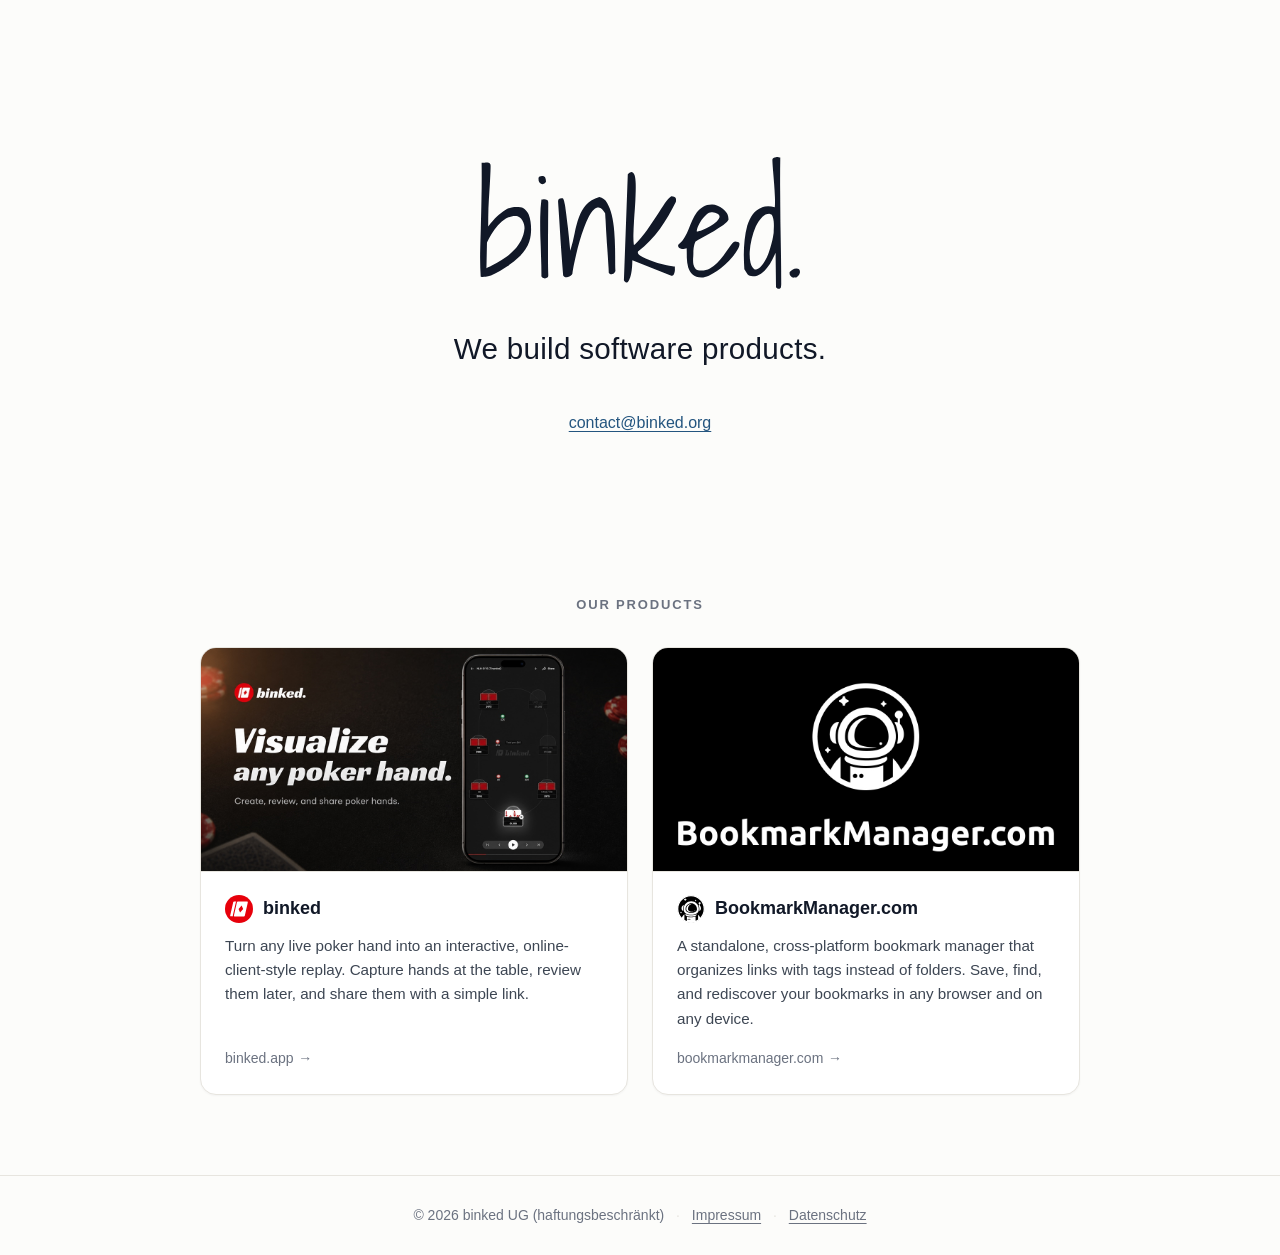
==== index.html @ 410389c1 "Update stylesheet links to include versioning for cache management" ====
<!doctype html>
<html lang="en">
<head>
  <meta charset="utf-8">
  <meta name="viewport" content="width=device-width, initial-scale=1">
  <title>binked — We build software products.</title>
  <meta name="description" content="binked UG (haftungsbeschränkt) is a software company based in Idstein, Germany. We build software products.">
  <link rel="canonical" href="https://binked.org/">
  <link rel="icon" type="image/png" href="favicon.png" sizes="32x32">
  <link rel="icon" type="image/svg+xml" href="favicon.svg">
  <link rel="stylesheet" href="styles.css?v=2">
  <meta name="theme-color" content="#fcfcfa">
  <meta property="og:title" content="binked">
  <meta property="og:description" content="We build software products.">
  <meta property="og:url" content="https://binked.org/">
  <meta property="og:type" content="website">
</head>
<body>
  <main class="hero">
    <img class="logo" src="logo.svg" alt="binked" width="1193" height="492">
    <h1>We build software products.</h1>
    <p class="contact"><a href="mailto:contact@binked.org">contact@binked.org</a></p>
  </main>
  <section class="products" aria-labelledby="products-title">
    <h2 class="products-title" id="products-title">Our products</h2>
    <div class="product-grid">
      <a class="product-card" href="https://binked.app" target="_blank" rel="noopener">
        <img class="product-cover" src="media/binked-app.jpg" alt="binked app showing a poker hand replay on a phone" width="1200" height="630" loading="lazy">
        <div class="product-body">
          <div class="product-head">
            <img class="product-icon" src="media/binked-app-icon.svg" alt="" width="28" height="28">
            <span class="product-name">binked</span>
          </div>
          <p class="product-desc">Turn any live poker hand into an interactive, online-client-style replay. Capture hands at the table, review them later, and share them with a simple link.</p>
          <span class="product-domain">binked.app<span class="arrow" aria-hidden="true">&rarr;</span></span>
        </div>
      </a>
      <a class="product-card" href="https://bookmarkmanager.com" target="_blank" rel="noopener">
        <img class="product-cover" src="media/bookmarkmanager.jpg" alt="BookmarkManager.com logo with astronaut mascot" width="1200" height="630" loading="lazy">
        <div class="product-body">
          <div class="product-head">
            <img class="product-icon" src="media/bookmarkmanager-logo.svg" alt="" width="28" height="28">
            <span class="product-name">BookmarkManager.com</span>
          </div>
          <p class="product-desc">A standalone, cross-platform bookmark manager that organizes links with tags instead of folders. Save, find, and rediscover your bookmarks in any browser and on any device.</p>
          <span class="product-domain">bookmarkmanager.com<span class="arrow" aria-hidden="true">&rarr;</span></span>
        </div>
      </a>
    </div>
  </section>
  <footer>
    © 2026 binked UG (haftungsbeschränkt)
    <span class="sep">·</span>
    <a href="impressum.html">Impressum</a>
    <span class="sep">·</span>
    <a href="datenschutz.html">Datenschutz</a>
  </footer>
</body>
</html>
---- styles.css ----
:root {
  --bg: #fcfcfa;
  --ink: #111827;
  --body: #3d4653;
  --muted: #6b7280;
  --rule: #e7e5df;
  --link: #24557f;
  color-scheme: light;
}

* {
  margin: 0;
  padding: 0;
  box-sizing: border-box;
}

html {
  -webkit-text-size-adjust: 100%;
}

body {
  min-height: 100svh;
  display: flex;
  flex-direction: column;
  background: var(--bg);
  color: var(--body);
  font-family: ui-sans-serif, -apple-system, "Segoe UI", Roboto, "Helvetica Neue", Arial, sans-serif;
  font-size: 1.0625rem;
  line-height: 1.65;
}

a {
  color: var(--link);
  text-decoration: underline;
  text-decoration-thickness: 1px;
  text-underline-offset: 3px;
}

a:hover {
  color: var(--ink);
}

/* ---- Home ---- */

.hero {
  flex: 1;
  min-height: min(66svh, 38rem);
  display: flex;
  flex-direction: column;
  align-items: center;
  justify-content: center;
  gap: 2.25rem;
  padding: 3rem 1.5rem;
  text-align: center;
}

.hero .logo {
  width: min(320px, 72vw);
  height: auto;
}

.hero h1 {
  font-size: clamp(1.35rem, 1rem + 2vw, 1.85rem);
  font-weight: 400;
  color: var(--ink);
  letter-spacing: 0.01em;
}

.hero .contact {
  font-size: 1rem;
  color: var(--muted);
}

/* ---- Products ---- */

.products {
  width: 100%;
  max-width: 58rem;
  margin: 0 auto;
  padding: 0 1.5rem 5rem;
}

.products-title {
  font-size: 0.8125rem;
  font-weight: 600;
  letter-spacing: 0.14em;
  text-transform: uppercase;
  color: var(--muted);
  text-align: center;
  margin-bottom: 2rem;
}

.product-grid {
  display: grid;
  grid-template-columns: repeat(auto-fit, minmax(19rem, 1fr));
  gap: 1.5rem;
}

.product-card {
  display: flex;
  flex-direction: column;
  background: #fff;
  border: 1px solid var(--rule);
  border-radius: 16px;
  overflow: hidden;
  text-decoration: none;
  color: inherit;
  box-shadow: 0 1px 2px rgb(17 24 39 / 0.04);
  transition: box-shadow 0.2s ease, transform 0.2s ease, border-color 0.2s ease;
}

.product-card:hover {
  transform: translateY(-3px);
  border-color: #d6d3cb;
  box-shadow: 0 12px 28px rgb(17 24 39 / 0.09);
  color: inherit;
}

.product-card:focus-visible {
  outline: 2px solid var(--link);
  outline-offset: 3px;
}

.product-cover {
  display: block;
  width: 100%;
  height: auto;
  aspect-ratio: 1200 / 630;
  object-fit: cover;
  border-bottom: 1px solid var(--rule);
}

.product-body {
  display: flex;
  flex-direction: column;
  gap: 0.625rem;
  flex: 1;
  padding: 1.375rem 1.5rem 1.5rem;
}

.product-head {
  display: flex;
  align-items: center;
  gap: 0.625rem;
}

.product-icon {
  width: 28px;
  height: 28px;
  flex: none;
}

.product-name {
  font-size: 1.125rem;
  font-weight: 600;
  color: var(--ink);
}

.product-desc {
  font-size: 0.95rem;
  line-height: 1.6;
}

.product-domain {
  margin-top: auto;
  padding-top: 0.375rem;
  font-size: 0.875rem;
  color: var(--muted);
}

.product-domain .arrow {
  display: inline-block;
  margin-left: 0.3rem;
  transition: transform 0.2s ease;
}

.product-card:hover .product-domain {
  color: var(--link);
}

.product-card:hover .product-domain .arrow {
  transform: translateX(3px);
}

/* ---- Legal pages ---- */

.page {
  flex: 1;
  width: 100%;
  max-width: 42rem;
  margin: 0 auto;
  padding: 2.5rem 1.5rem 4rem;
}

.page header {
  margin-bottom: 3rem;
}

.page header img {
  height: 30px;
  width: auto;
  display: block;
}

.page h1 {
  font-size: 1.75rem;
  font-weight: 600;
  color: var(--ink);
  margin-bottom: 0.5rem;
}

.page h2 {
  font-size: 1.05rem;
  font-weight: 600;
  color: var(--ink);
  margin: 2rem 0 0.5rem;
}

.page p,
.page address {
  margin-bottom: 0.75rem;
  font-style: normal;
}

.page .lead {
  color: var(--muted);
  margin-bottom: 1rem;
}

.page .updated {
  margin-top: 3rem;
  font-size: 0.9rem;
  color: var(--muted);
}

/* ---- Footer ---- */

footer {
  padding: 1.75rem 1.5rem;
  border-top: 1px solid var(--rule);
  text-align: center;
  font-size: 0.875rem;
  color: var(--muted);
}

footer a {
  color: var(--muted);
}

footer a:hover {
  color: var(--ink);
}

footer .sep {
  margin: 0 0.5rem;
  color: var(--rule);
}
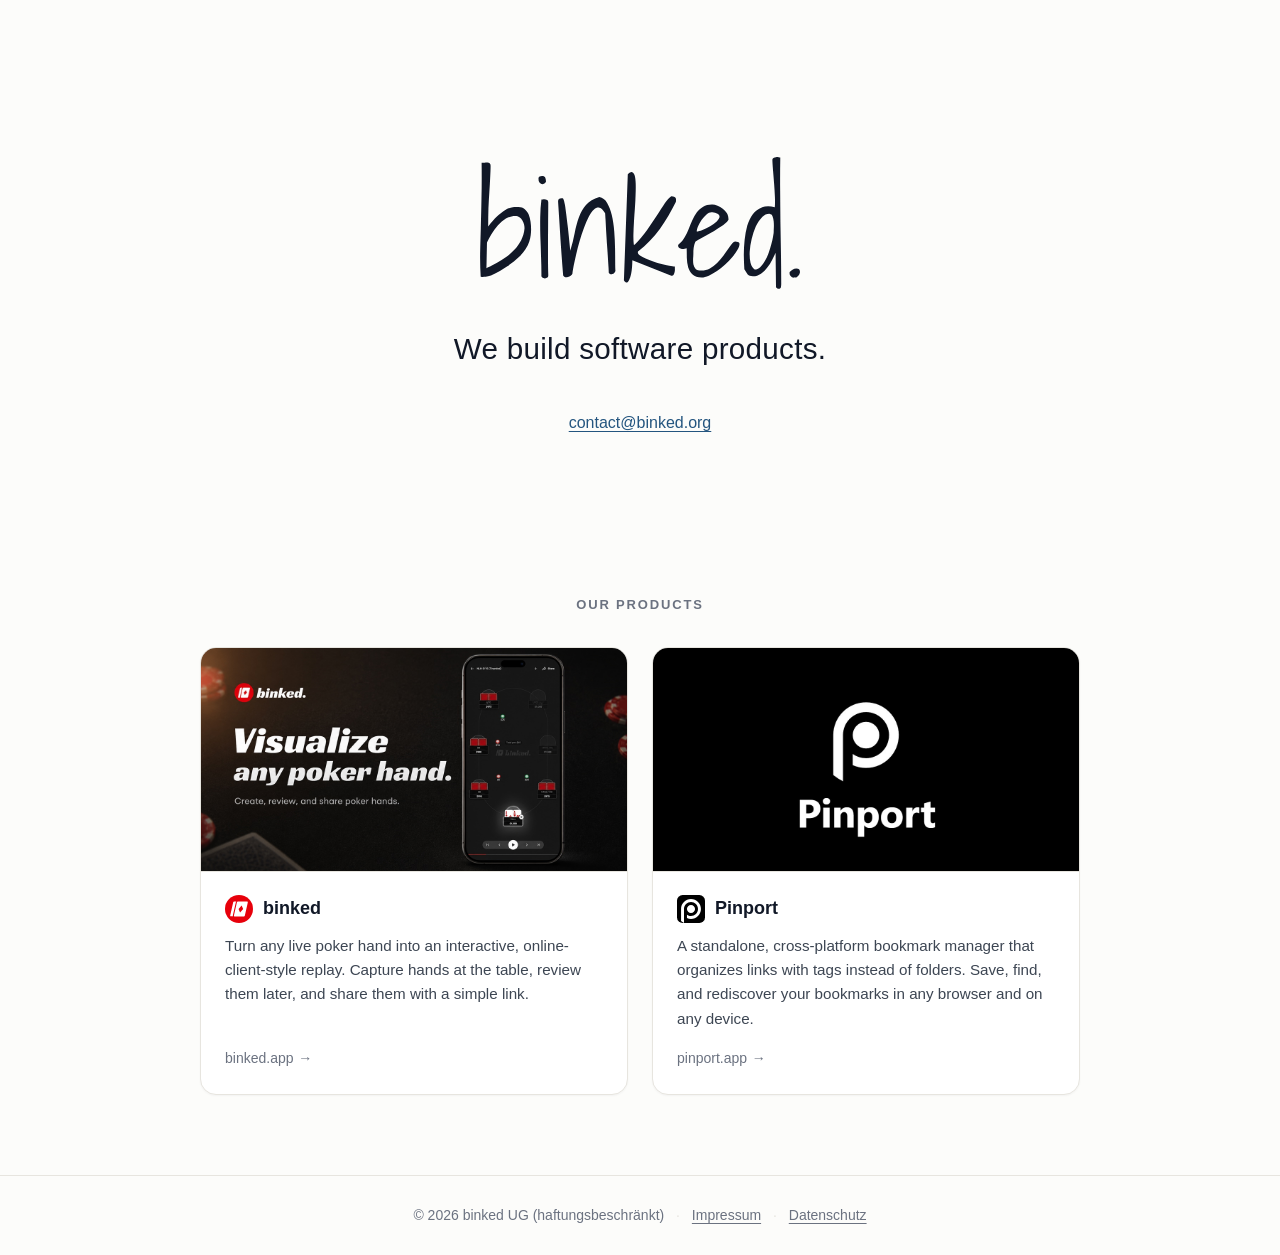
==== commit 3fb26ab9: "Replace BookmarkManager with Pinport, update associated images and icons" ====
--- a/index.html
+++ b/index.html
@@ -35,15 +35,15 @@
           <span class="product-domain">binked.app<span class="arrow" aria-hidden="true">&rarr;</span></span>
         </div>
       </a>
-      <a class="product-card" href="https://bookmarkmanager.com" target="_blank" rel="noopener">
-        <img class="product-cover" src="media/bookmarkmanager.jpg" alt="BookmarkManager.com logo with astronaut mascot" width="1200" height="630" loading="lazy">
+      <a class="product-card" href="https://pinport.app" target="_blank" rel="noopener">
+        <img class="product-cover" src="media/pinport.jpg" alt="Pinport logo on a black background" width="1200" height="630" loading="lazy">
         <div class="product-body">
           <div class="product-head">
-            <img class="product-icon" src="media/bookmarkmanager-logo.svg" alt="" width="28" height="28">
-            <span class="product-name">BookmarkManager.com</span>
+            <img class="product-icon" src="media/pinport-icon.svg" alt="" width="28" height="28">
+            <span class="product-name">Pinport</span>
           </div>
           <p class="product-desc">A standalone, cross-platform bookmark manager that organizes links with tags instead of folders. Save, find, and rediscover your bookmarks in any browser and on any device.</p>
-          <span class="product-domain">bookmarkmanager.com<span class="arrow" aria-hidden="true">&rarr;</span></span>
+          <span class="product-domain">pinport.app<span class="arrow" aria-hidden="true">&rarr;</span></span>
         </div>
       </a>
     </div>
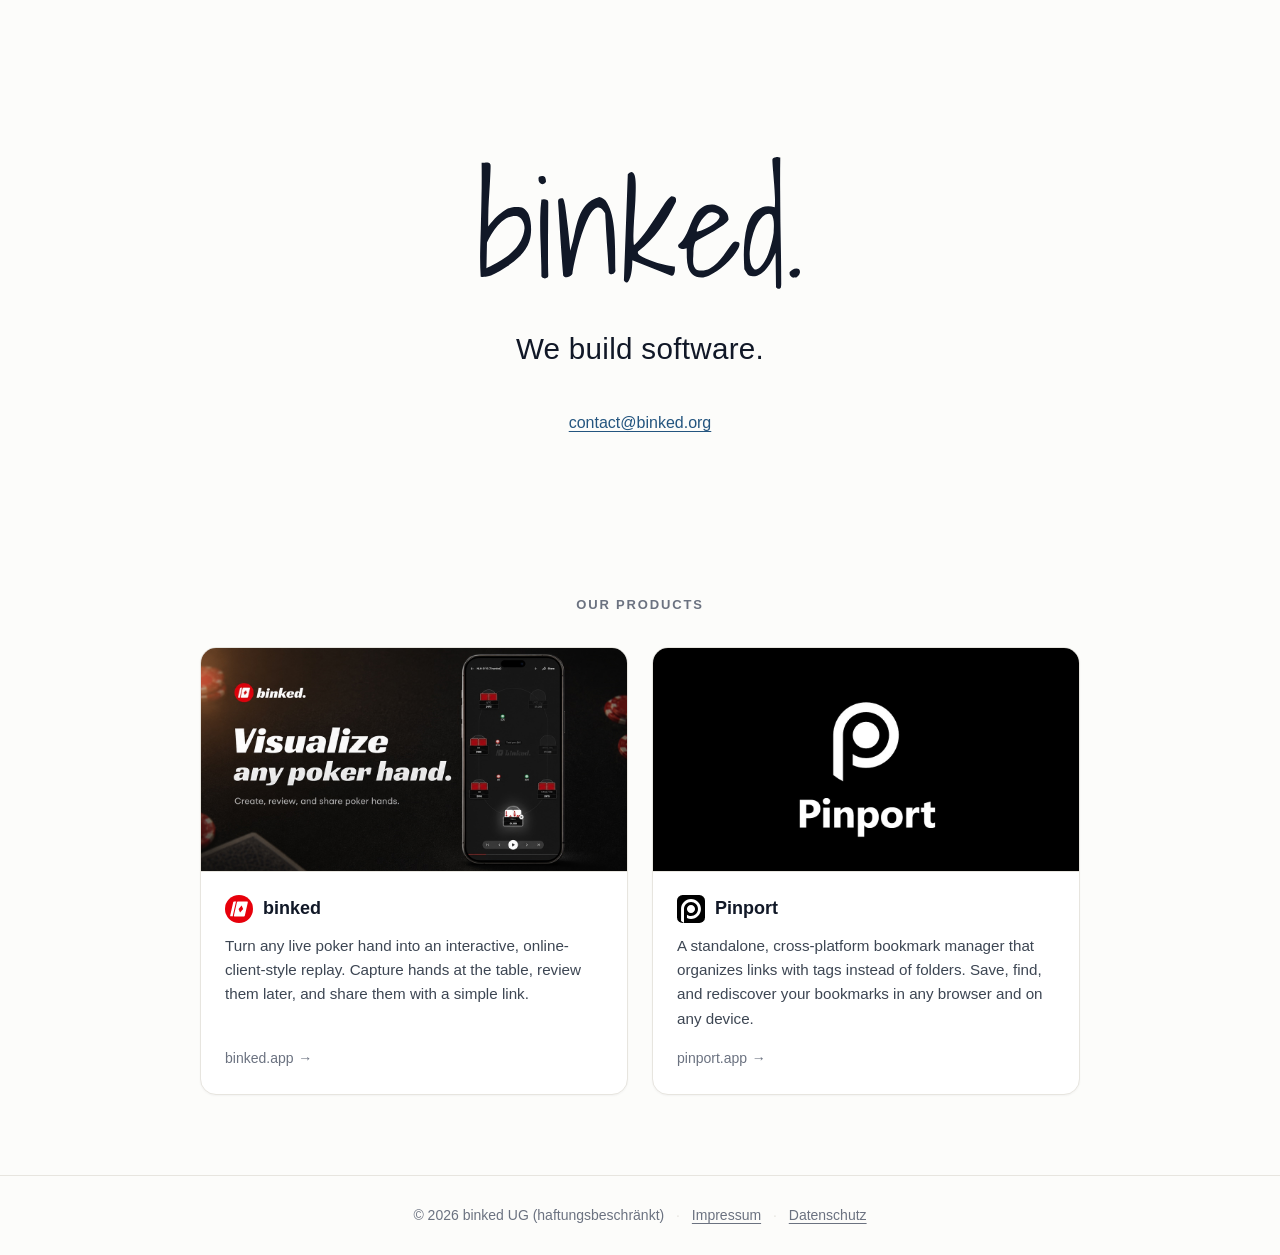
==== commit 81e0db2a: "changed title" ====
--- a/index.html
+++ b/index.html
@@ -3,22 +3,22 @@
 <head>
   <meta charset="utf-8">
   <meta name="viewport" content="width=device-width, initial-scale=1">
-  <title>binked — We build software products.</title>
-  <meta name="description" content="binked UG (haftungsbeschränkt) is a software company based in Idstein, Germany. We build software products.">
+  <title>binked — We build software.</title>
+  <meta name="description" content="binked UG (haftungsbeschränkt) is a software company based in Idstein, Germany. We build software.">
   <link rel="canonical" href="https://binked.org/">
   <link rel="icon" type="image/png" href="favicon.png" sizes="32x32">
   <link rel="icon" type="image/svg+xml" href="favicon.svg">
   <link rel="stylesheet" href="styles.css?v=2">
   <meta name="theme-color" content="#fcfcfa">
   <meta property="og:title" content="binked">
-  <meta property="og:description" content="We build software products.">
+  <meta property="og:description" content="We build software.">
   <meta property="og:url" content="https://binked.org/">
   <meta property="og:type" content="website">
 </head>
 <body>
   <main class="hero">
     <img class="logo" src="logo.svg" alt="binked" width="1193" height="492">
-    <h1>We build software products.</h1>
+    <h1>We build software.</h1>
     <p class="contact"><a href="mailto:contact@binked.org">contact@binked.org</a></p>
   </main>
   <section class="products" aria-labelledby="products-title">
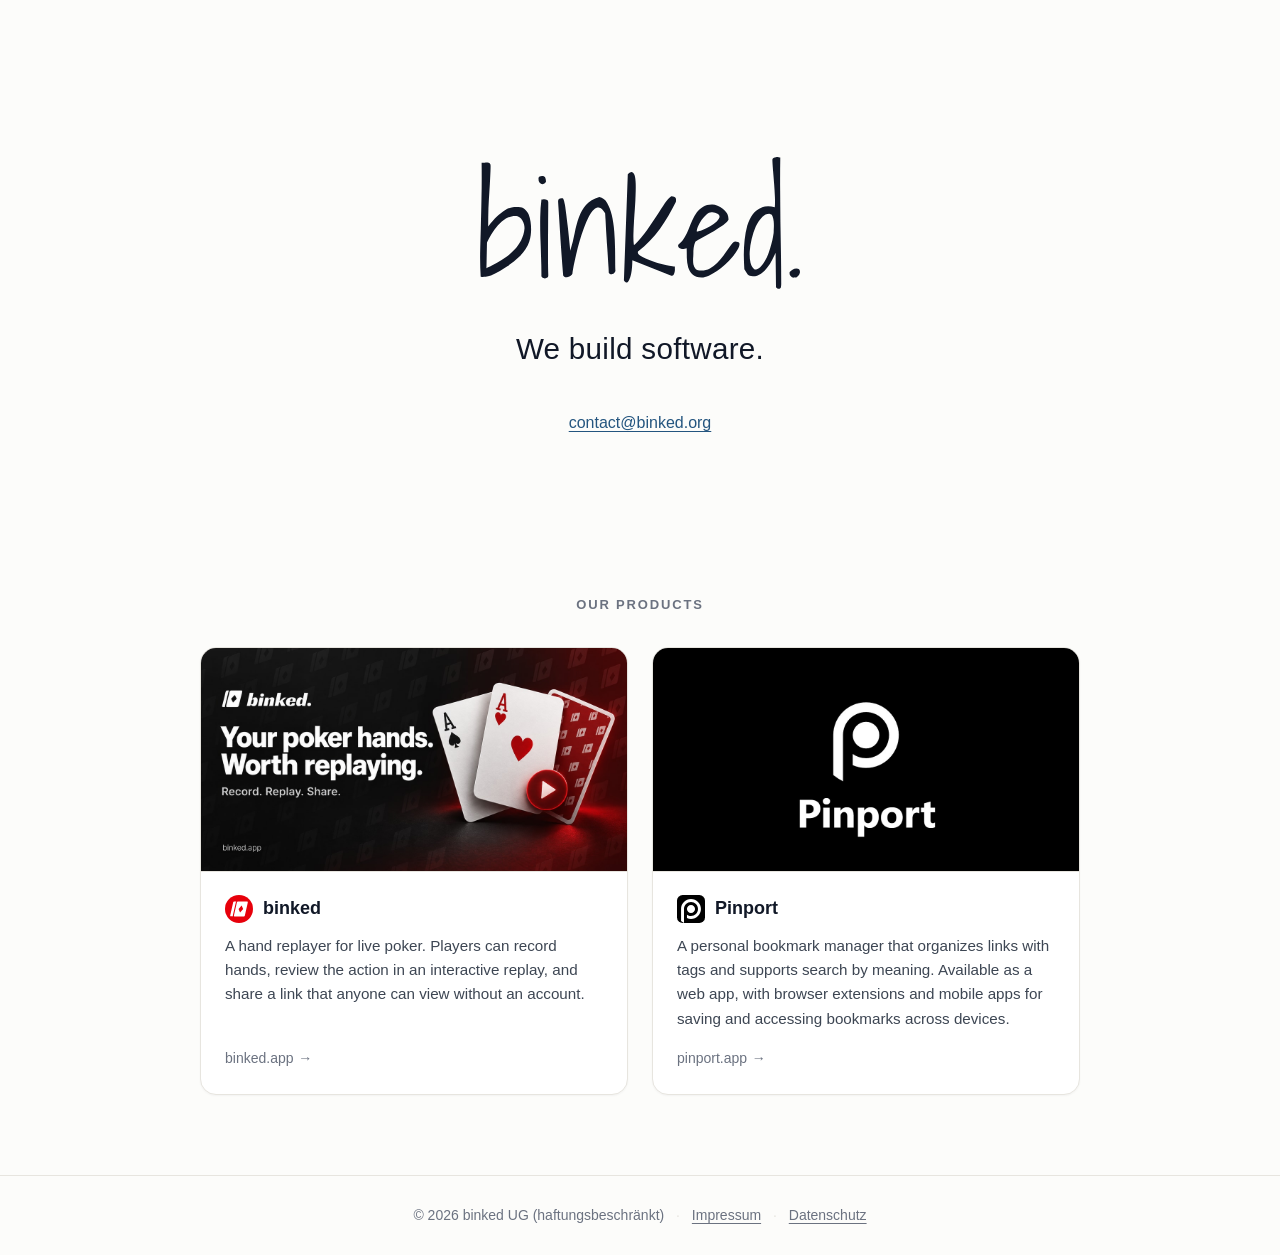
==== commit 65a1fdac: "Update product descriptions for clarity and enhance binked app image" ====
--- a/index.html
+++ b/index.html
@@ -25,13 +25,13 @@
     <h2 class="products-title" id="products-title">Our products</h2>
     <div class="product-grid">
       <a class="product-card" href="https://binked.app" target="_blank" rel="noopener">
-        <img class="product-cover" src="media/binked-app.jpg" alt="binked app showing a poker hand replay on a phone" width="1200" height="630" loading="lazy">
+        <img class="product-cover" src="media/binked-app.jpg" alt="binked: Your poker hands. Worth replaying. Record. Replay. Share." width="1200" height="630" loading="lazy">
         <div class="product-body">
           <div class="product-head">
             <img class="product-icon" src="media/binked-app-icon.svg" alt="" width="28" height="28">
             <span class="product-name">binked</span>
           </div>
-          <p class="product-desc">Turn any live poker hand into an interactive, online-client-style replay. Capture hands at the table, review them later, and share them with a simple link.</p>
+          <p class="product-desc">A hand replayer for live poker. Players can record hands, review the action in an interactive replay, and share a link that anyone can view without an account.</p>
           <span class="product-domain">binked.app<span class="arrow" aria-hidden="true">&rarr;</span></span>
         </div>
       </a>
@@ -42,7 +42,7 @@
             <img class="product-icon" src="media/pinport-icon.svg" alt="" width="28" height="28">
             <span class="product-name">Pinport</span>
           </div>
-          <p class="product-desc">A standalone, cross-platform bookmark manager that organizes links with tags instead of folders. Save, find, and rediscover your bookmarks in any browser and on any device.</p>
+          <p class="product-desc">A personal bookmark manager that organizes links with tags and supports search by meaning. Available as a web app, with browser extensions and mobile apps for saving and accessing bookmarks across devices.</p>
           <span class="product-domain">pinport.app<span class="arrow" aria-hidden="true">&rarr;</span></span>
         </div>
       </a>
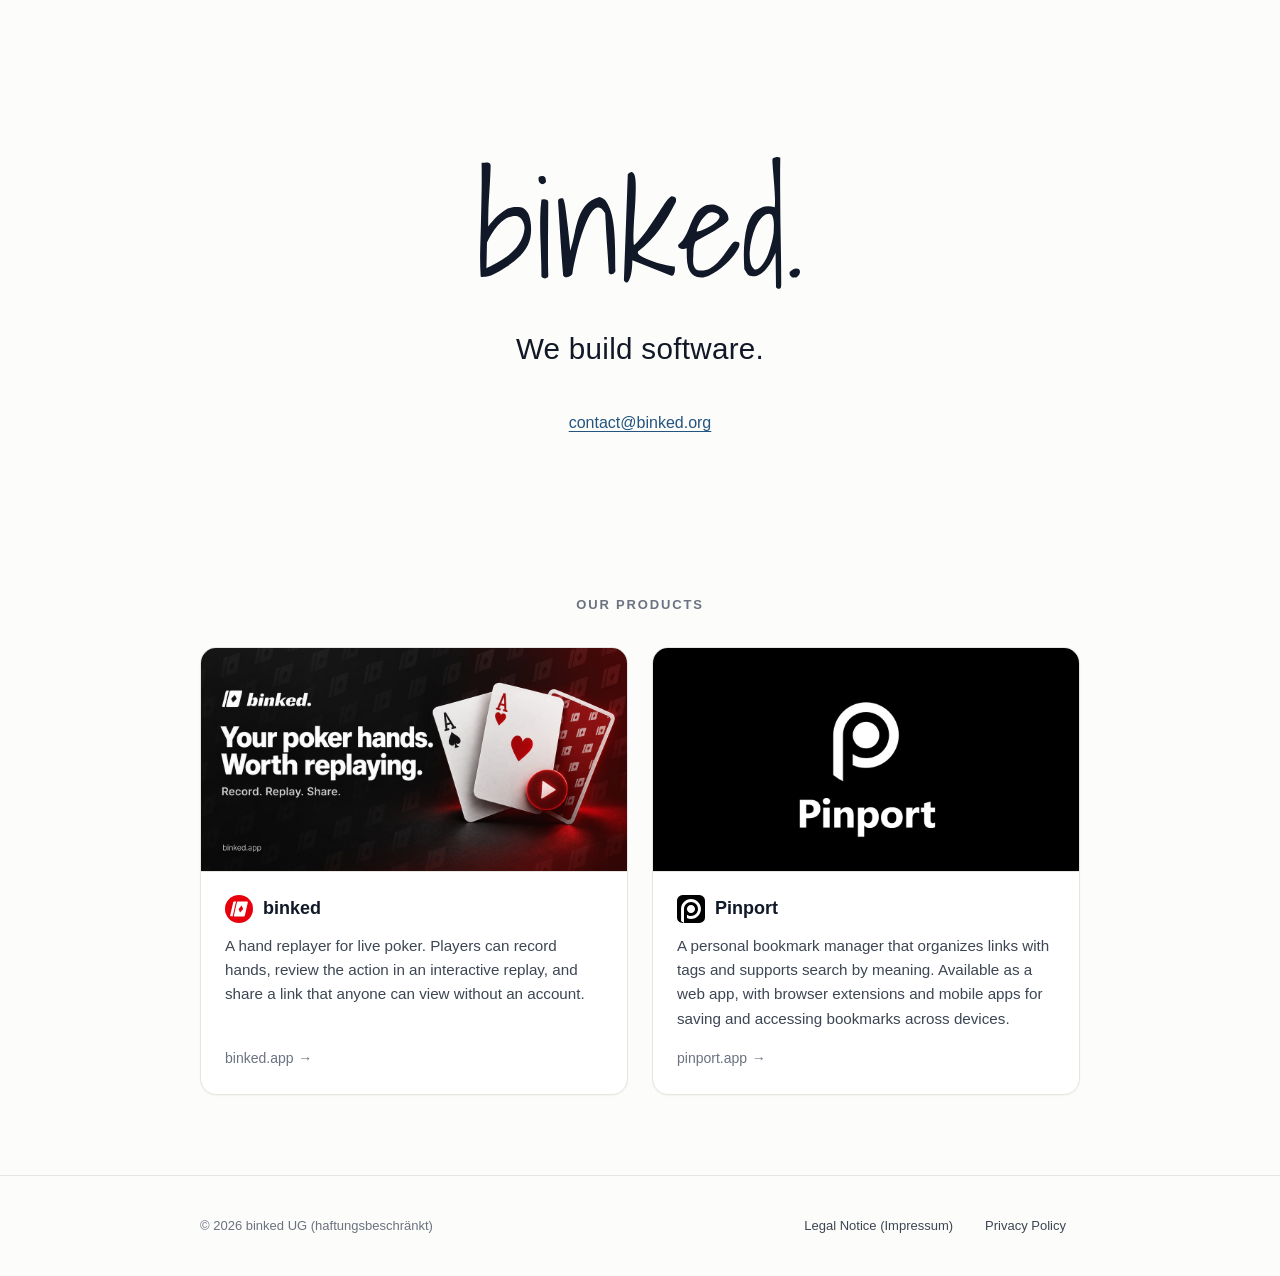
==== commit 2b45c6cf: "Update legal pages and styles for improved accessibility and navigation" ====
--- a/index.html
+++ b/index.html
@@ -8,7 +8,7 @@
   <link rel="canonical" href="https://binked.org/">
   <link rel="icon" type="image/png" href="favicon.png" sizes="32x32">
   <link rel="icon" type="image/svg+xml" href="favicon.svg">
-  <link rel="stylesheet" href="styles.css?v=2">
+  <link rel="stylesheet" href="styles.css?v=4">
   <meta name="theme-color" content="#fcfcfa">
   <meta property="og:title" content="binked">
   <meta property="og:description" content="We build software.">
@@ -49,11 +49,13 @@
     </div>
   </section>
   <footer>
-    © 2026 binked UG (haftungsbeschränkt)
-    <span class="sep">·</span>
-    <a href="impressum.html">Impressum</a>
-    <span class="sep">·</span>
-    <a href="datenschutz.html">Datenschutz</a>
+    <div class="footer-inner">
+      <span class="footer-copyright">© 2026 binked UG (haftungsbeschränkt)</span>
+      <nav class="footer-links" aria-label="Legal information">
+        <a href="legal-notice.html">Legal Notice (Impressum)</a>
+        <a href="privacy.html">Privacy Policy</a>
+      </nav>
+    </div>
   </footer>
 </body>
 </html>
--- a/styles.css
+++ b/styles.css
@@ -204,6 +204,7 @@
 
 .page h1 {
   font-size: 1.75rem;
+  overflow-wrap: anywhere;
   font-weight: 600;
   color: var(--ink);
   margin-bottom: 0.5rem;
@@ -233,25 +234,169 @@
   color: var(--muted);
 }
 
+.legal-toolbar {
+  display: flex;
+  flex-wrap: wrap;
+  align-items: center;
+  justify-content: space-between;
+  gap: 1rem;
+  margin-bottom: 2rem;
+  font-size: 0.875rem;
+}
+
+.back-link {
+  display: inline-flex;
+  align-items: center;
+  justify-content: center;
+  gap: 0.625rem;
+  min-height: 44px;
+  padding: 0.625rem 1.125rem;
+  border: 1px solid var(--rule);
+  border-radius: 999px;
+  background: #fff;
+  color: var(--body);
+  box-shadow: 0 1px 2px rgb(17 24 39 / 0.04);
+  text-decoration: none;
+  font-size: 0.875rem;
+  font-weight: 500;
+  transition: background-color 0.2s ease, border-color 0.2s ease, box-shadow 0.2s ease, color 0.2s ease;
+}
+
+.back-link span {
+  display: inline-block;
+  color: var(--muted);
+  transition: transform 0.2s ease;
+}
+
+.back-link:hover {
+  background: #f8f8f5;
+  border-color: #d6d3cb;
+  box-shadow: 0 3px 8px rgb(17 24 39 / 0.06);
+}
+
+.back-link:hover span {
+  transform: translateX(-3px);
+}
+
+.back-link:active {
+  box-shadow: none;
+}
+
+.language-switch {
+  display: flex;
+  gap: 0.125rem;
+  padding: 0.25rem;
+  border: 1px solid var(--rule);
+  border-radius: 999px;
+  background: #f1f1ed;
+}
+
+.language-switch a {
+  display: inline-flex;
+  align-items: center;
+  justify-content: center;
+  min-height: 44px;
+  padding: 0.5rem 1rem;
+  border: 1px solid transparent;
+  border-radius: 999px;
+  color: var(--body);
+  font-weight: 500;
+  text-decoration: none;
+  transition: background-color 0.2s ease, color 0.2s ease;
+}
+
+.language-switch a:hover {
+  background: rgb(255 255 255 / 0.6);
+  color: var(--ink);
+}
+
+.language-switch a[aria-current="page"] {
+  background: #fff;
+  border-color: var(--rule);
+  color: var(--ink);
+  box-shadow: 0 1px 3px rgb(17 24 39 / 0.06);
+  font-weight: 600;
+}
+
+.back-link:focus-visible,
+.language-switch a:focus-visible,
+.footer-links a:focus-visible {
+  outline: 2px solid var(--link);
+  outline-offset: 3px;
+}
+
+.legal-bottom-nav {
+  margin-top: 3rem;
+  padding-top: 1.5rem;
+  border-top: 1px solid var(--rule);
+}
+
 /* ---- Footer ---- */
 
 footer {
   padding: 1.75rem 1.5rem;
   border-top: 1px solid var(--rule);
-  text-align: center;
-  font-size: 0.875rem;
-  color: var(--muted);
-}
-
-footer a {
-  color: var(--muted);
-}
-
-footer a:hover {
-  color: var(--ink);
-}
-
-footer .sep {
-  margin: 0 0.5rem;
-  color: var(--rule);
-}
+  font-size: 0.8125rem;
+  color: var(--muted);
+}
+
+.footer-inner {
+  display: flex;
+  flex-wrap: wrap;
+  align-items: center;
+  justify-content: space-between;
+  gap: 1rem 2rem;
+  max-width: 55rem;
+  margin: 0 auto;
+}
+
+.footer-links {
+  display: flex;
+  flex-wrap: wrap;
+  align-items: center;
+  gap: 0.25rem;
+}
+
+.footer-links a {
+  display: inline-flex;
+  align-items: center;
+  justify-content: center;
+  min-height: 44px;
+  padding: 0.5rem 0.875rem;
+  border-radius: 999px;
+  color: var(--body);
+  font-weight: 500;
+  text-decoration: none;
+  transition: background-color 0.2s ease, color 0.2s ease;
+}
+
+.footer-links a:hover,
+.footer-links a[aria-current="page"] {
+  background: #eeeee8;
+  color: var(--ink);
+}
+
+@media (max-width: 44rem) {
+  .footer-inner {
+    flex-direction: column;
+    gap: 0.625rem;
+    text-align: center;
+  }
+
+  .footer-links {
+    justify-content: center;
+  }
+}
+
+@media (prefers-reduced-motion: reduce) {
+  .back-link,
+  .back-link span,
+  .language-switch a,
+  .footer-links a {
+    transition: none;
+  }
+
+  .back-link:hover span {
+    transform: none;
+  }
+}
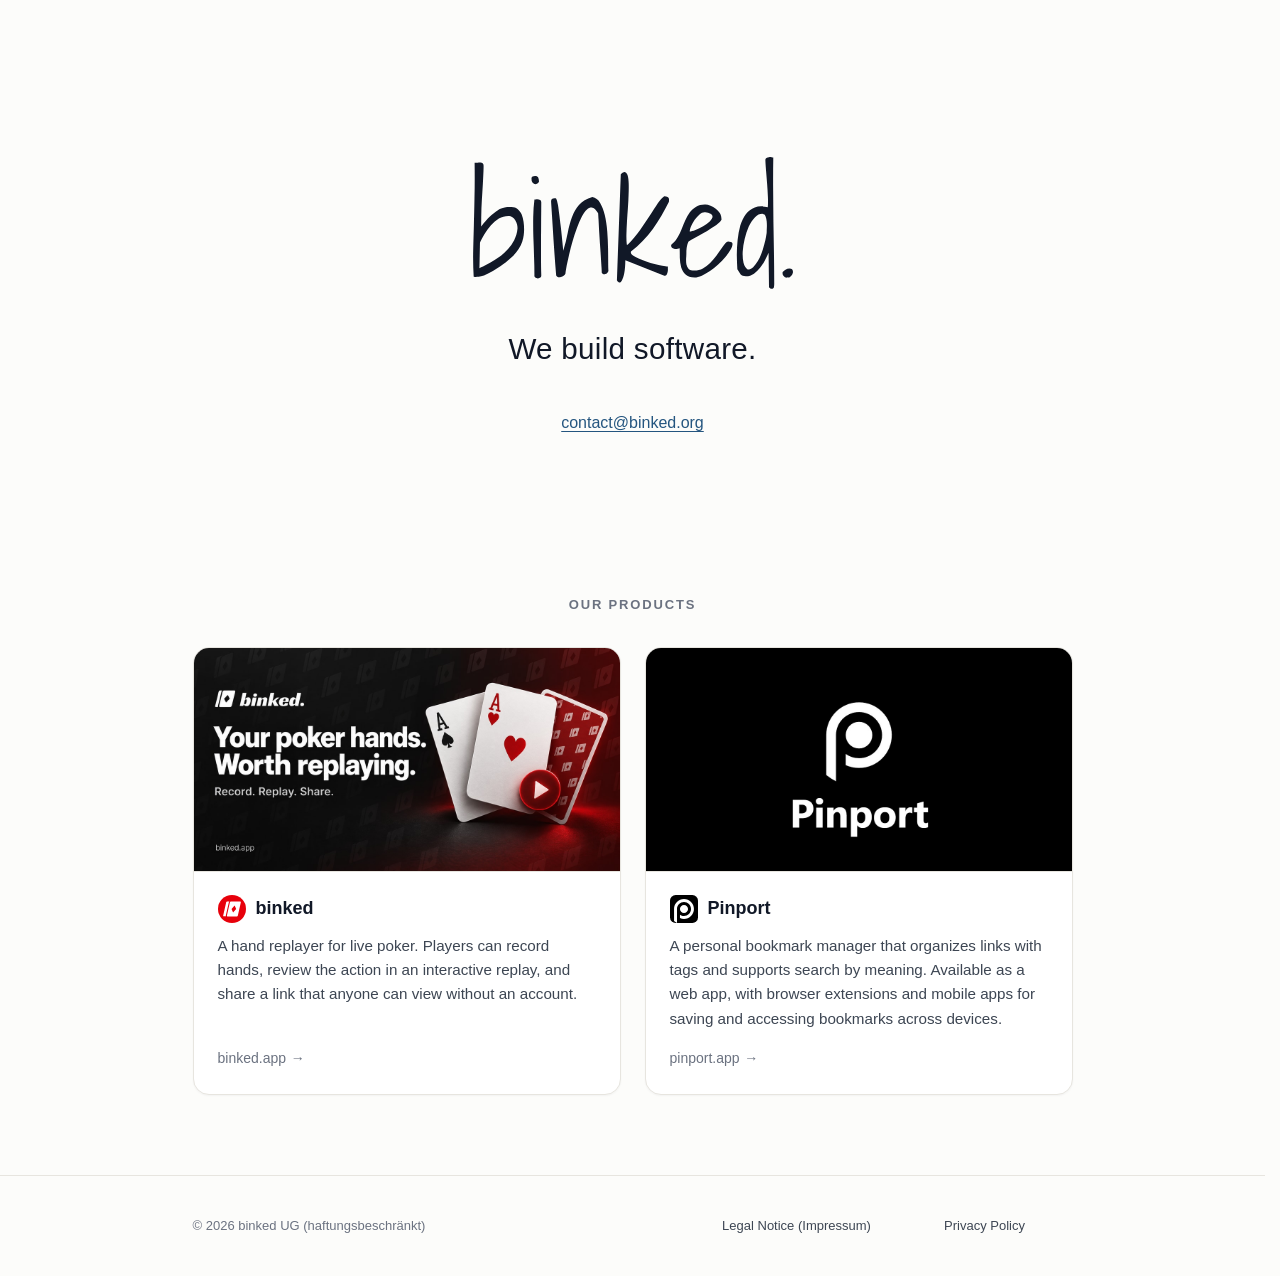
==== commit 3a68f00a: "Update styles and legal pages for improved layout and transitions" ====
--- a/index.html
+++ b/index.html
@@ -8,7 +8,7 @@
   <link rel="canonical" href="https://binked.org/">
   <link rel="icon" type="image/png" href="favicon.png" sizes="32x32">
   <link rel="icon" type="image/svg+xml" href="favicon.svg">
-  <link rel="stylesheet" href="styles.css?v=4">
+  <link rel="stylesheet" href="styles.css?v=5">
   <meta name="theme-color" content="#fcfcfa">
   <meta property="og:title" content="binked">
   <meta property="og:description" content="We build software.">
--- a/styles.css
+++ b/styles.css
@@ -16,6 +16,7 @@
 
 html {
   -webkit-text-size-adjust: 100%;
+  scrollbar-gutter: stable;
 }
 
 body {
@@ -235,8 +236,8 @@
 }
 
 .legal-toolbar {
-  display: flex;
-  flex-wrap: wrap;
+  display: grid;
+  grid-template-columns: 13rem 12rem;
   align-items: center;
   justify-content: space-between;
   gap: 1rem;
@@ -250,6 +251,8 @@
   justify-content: center;
   gap: 0.625rem;
   min-height: 44px;
+  width: 13rem;
+  max-width: 100%;
   padding: 0.625rem 1.125rem;
   border: 1px solid var(--rule);
   border-radius: 999px;
@@ -283,39 +286,53 @@
 }
 
 .language-switch {
-  display: flex;
-  gap: 0.125rem;
+  position: relative;
+  isolation: isolate;
+  display: grid;
+  grid-template-columns: repeat(2, minmax(0, 1fr));
+  width: 12rem;
   padding: 0.25rem;
   border: 1px solid var(--rule);
   border-radius: 999px;
   background: #f1f1ed;
 }
 
+.language-switch-indicator {
+  position: absolute;
+  z-index: -1;
+  inset: 0.25rem auto 0.25rem 0.25rem;
+  width: calc((100% - 0.5rem) / 2);
+  border: 1px solid var(--rule);
+  border-radius: 999px;
+  background: #fff;
+  box-shadow: 0 1px 3px rgb(17 24 39 / 0.06);
+}
+
+html[lang="de"] .language-switch-indicator {
+  transform: translateX(100%);
+}
+
 .language-switch a {
   display: inline-flex;
   align-items: center;
   justify-content: center;
   min-height: 44px;
-  padding: 0.5rem 1rem;
+  padding: 0.5rem 0.75rem;
   border: 1px solid transparent;
   border-radius: 999px;
   color: var(--body);
-  font-weight: 500;
+  font-weight: 600;
   text-decoration: none;
   transition: background-color 0.2s ease, color 0.2s ease;
 }
 
-.language-switch a:hover {
+.language-switch a:not([aria-current="page"]):hover {
   background: rgb(255 255 255 / 0.6);
   color: var(--ink);
 }
 
 .language-switch a[aria-current="page"] {
-  background: #fff;
-  border-color: var(--rule);
-  color: var(--ink);
-  box-shadow: 0 1px 3px rgb(17 24 39 / 0.06);
-  font-weight: 600;
+  color: var(--ink);
 }
 
 .back-link:focus-visible,
@@ -351,8 +368,8 @@
 }
 
 .footer-links {
-  display: flex;
-  flex-wrap: wrap;
+  display: grid;
+  grid-template-columns: 12rem 11rem;
   align-items: center;
   gap: 0.25rem;
 }
@@ -388,6 +405,19 @@
   }
 }
 
+/* Switch both languages to the same stacked layout at the same width. */
+@media (max-width: 32rem) {
+  .legal-toolbar {
+    grid-template-columns: 1fr;
+  }
+}
+
+@media (max-width: 27rem) {
+  .footer-links {
+    grid-template-columns: 1fr;
+  }
+}
+
 @media (prefers-reduced-motion: reduce) {
   .back-link,
   .back-link span,
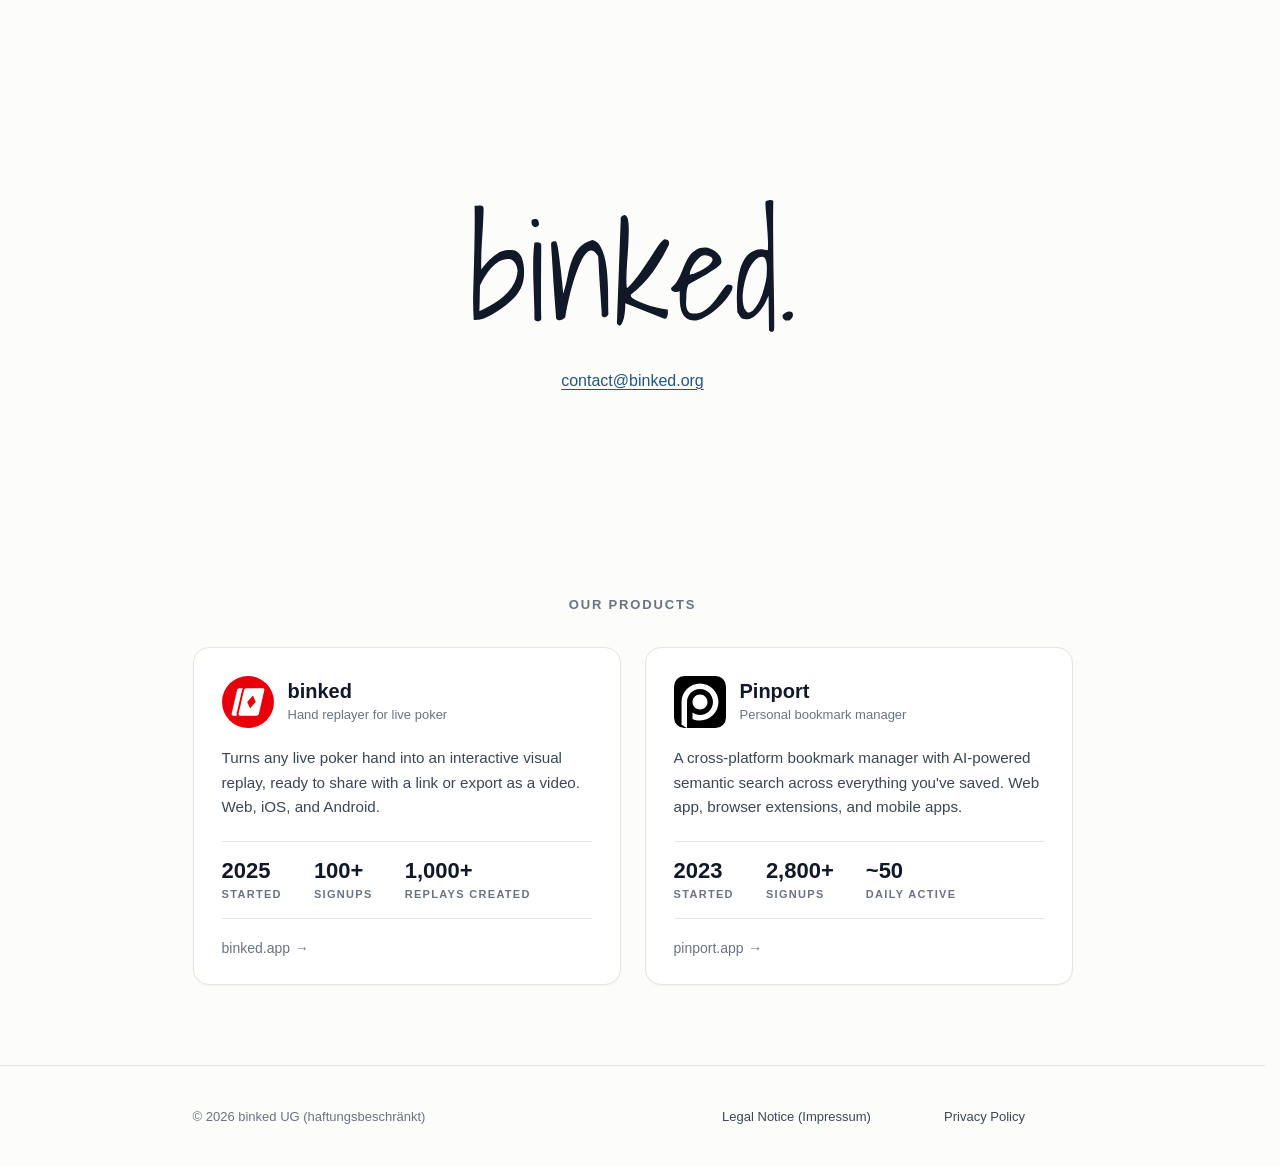
==== commit 28979462: "Update styles and legal pages for improved layout and consistency; remove unused images" ====
--- a/index.html
+++ b/index.html
@@ -3,48 +3,57 @@
 <head>
   <meta charset="utf-8">
   <meta name="viewport" content="width=device-width, initial-scale=1">
-  <title>binked — We build software.</title>
-  <meta name="description" content="binked UG (haftungsbeschränkt) is a software company based in Idstein, Germany. We build software.">
+  <title>binked</title>
+  <meta name="description" content="binked UG (haftungsbeschränkt) is a company based in Idstein, Germany. Makers of binked and Pinport.">
   <link rel="canonical" href="https://binked.org/">
   <link rel="icon" type="image/png" href="favicon.png" sizes="32x32">
   <link rel="icon" type="image/svg+xml" href="favicon.svg">
-  <link rel="stylesheet" href="styles.css?v=5">
+  <link rel="stylesheet" href="styles.css?v=6">
   <meta name="theme-color" content="#fcfcfa">
   <meta property="og:title" content="binked">
-  <meta property="og:description" content="We build software.">
+  <meta property="og:description" content="Makers of binked and Pinport.">
   <meta property="og:url" content="https://binked.org/">
   <meta property="og:type" content="website">
 </head>
 <body>
   <main class="hero">
-    <img class="logo" src="logo.svg" alt="binked" width="1193" height="492">
-    <h1>We build software.</h1>
+    <h1><img class="logo" src="logo.svg" alt="binked" width="1193" height="492"></h1>
     <p class="contact"><a href="mailto:contact@binked.org">contact@binked.org</a></p>
   </main>
   <section class="products" aria-labelledby="products-title">
     <h2 class="products-title" id="products-title">Our products</h2>
     <div class="product-grid">
       <a class="product-card" href="https://binked.app" target="_blank" rel="noopener">
-        <img class="product-cover" src="media/binked-app.jpg" alt="binked: Your poker hands. Worth replaying. Record. Replay. Share." width="1200" height="630" loading="lazy">
-        <div class="product-body">
-          <div class="product-head">
-            <img class="product-icon" src="media/binked-app-icon.svg" alt="" width="28" height="28">
-            <span class="product-name">binked</span>
+        <div class="product-head">
+          <img class="product-icon" src="media/binked-app-icon.svg" alt="" width="52" height="52">
+          <div>
+            <h3 class="product-name">binked</h3>
+            <span class="product-kicker">Hand replayer for live poker</span>
           </div>
-          <p class="product-desc">A hand replayer for live poker. Players can record hands, review the action in an interactive replay, and share a link that anyone can view without an account.</p>
-          <span class="product-domain">binked.app<span class="arrow" aria-hidden="true">&rarr;</span></span>
         </div>
+        <p class="product-desc">Turns any live poker hand into an interactive visual replay, ready to share with a link or export as a video. Web, iOS, and Android.</p>
+        <dl class="product-stats">
+          <div class="product-stat"><dt>Started</dt><dd>2025</dd></div>
+          <div class="product-stat"><dt>Signups</dt><dd>100+</dd></div>
+          <div class="product-stat"><dt>Replays created</dt><dd>1,000+</dd></div>
+        </dl>
+        <span class="product-domain">binked.app<span class="arrow" aria-hidden="true">&rarr;</span></span>
       </a>
       <a class="product-card" href="https://pinport.app" target="_blank" rel="noopener">
-        <img class="product-cover" src="media/pinport.jpg" alt="Pinport logo on a black background" width="1200" height="630" loading="lazy">
-        <div class="product-body">
-          <div class="product-head">
-            <img class="product-icon" src="media/pinport-icon.svg" alt="" width="28" height="28">
-            <span class="product-name">Pinport</span>
+        <div class="product-head">
+          <img class="product-icon" src="media/pinport-icon.svg" alt="" width="52" height="52">
+          <div>
+            <h3 class="product-name">Pinport</h3>
+            <span class="product-kicker">Personal bookmark manager</span>
           </div>
-          <p class="product-desc">A personal bookmark manager that organizes links with tags and supports search by meaning. Available as a web app, with browser extensions and mobile apps for saving and accessing bookmarks across devices.</p>
-          <span class="product-domain">pinport.app<span class="arrow" aria-hidden="true">&rarr;</span></span>
         </div>
+        <p class="product-desc">A cross-platform bookmark manager with AI-powered semantic search across everything you've saved. Web app, browser extensions, and mobile apps.</p>
+        <dl class="product-stats">
+          <div class="product-stat"><dt>Started</dt><dd>2023</dd></div>
+          <div class="product-stat"><dt>Signups</dt><dd>2,800+</dd></div>
+          <div class="product-stat"><dt>Daily active</dt><dd>~50</dd></div>
+        </dl>
+        <span class="product-domain">pinport.app<span class="arrow" aria-hidden="true">&rarr;</span></span>
       </a>
     </div>
   </section>
--- a/styles.css
+++ b/styles.css
@@ -56,15 +56,9 @@
 }
 
 .hero .logo {
+  display: block;
   width: min(320px, 72vw);
   height: auto;
-}
-
-.hero h1 {
-  font-size: clamp(1.35rem, 1rem + 2vw, 1.85rem);
-  font-weight: 400;
-  color: var(--ink);
-  letter-spacing: 0.01em;
 }
 
 .hero .contact {
@@ -103,7 +97,7 @@
   background: #fff;
   border: 1px solid var(--rule);
   border-radius: 16px;
-  overflow: hidden;
+  padding: 1.75rem 1.75rem 1.5rem;
   text-decoration: none;
   color: inherit;
   box-shadow: 0 1px 2px rgb(17 24 39 / 0.04);
@@ -122,49 +116,82 @@
   outline-offset: 3px;
 }
 
-.product-cover {
+.product-head {
+  display: flex;
+  align-items: center;
+  gap: 0.875rem;
+  margin-bottom: 1.125rem;
+}
+
+.product-head > div {
+  min-width: 0;
+}
+
+.product-icon {
+  width: 52px;
+  height: 52px;
+  flex: none;
+}
+
+.product-name {
+  font-size: 1.25rem;
+  font-weight: 600;
+  line-height: 1.25;
+  color: var(--ink);
+}
+
+.product-kicker {
   display: block;
-  width: 100%;
-  height: auto;
-  aspect-ratio: 1200 / 630;
-  object-fit: cover;
-  border-bottom: 1px solid var(--rule);
-}
-
-.product-body {
-  display: flex;
-  flex-direction: column;
-  gap: 0.625rem;
-  flex: 1;
-  padding: 1.375rem 1.5rem 1.5rem;
-}
-
-.product-head {
-  display: flex;
-  align-items: center;
-  gap: 0.625rem;
-}
-
-.product-icon {
-  width: 28px;
-  height: 28px;
-  flex: none;
-}
-
-.product-name {
-  font-size: 1.125rem;
-  font-weight: 600;
-  color: var(--ink);
+  font-size: 0.8125rem;
+  font-weight: 500;
+  color: var(--muted);
 }
 
 .product-desc {
   font-size: 0.95rem;
   line-height: 1.6;
+  /* Pushes stats and link to the bottom so they line up across cards. */
+  margin-bottom: auto;
+  padding-bottom: 1.375rem;
+}
+
+.product-stats {
+  display: flex;
+  gap: clamp(1.25rem, 3vw, 2rem);
+  padding: 1rem 0;
+  border-top: 1px solid var(--rule);
+  border-bottom: 1px solid var(--rule);
+  margin-bottom: 1.125rem;
+}
+
+.product-stat {
+  display: flex;
+  flex-direction: column;
+  gap: 0.125rem;
+  min-width: 0;
+}
+
+.product-stat dd {
+  order: 1;
+  font-size: 1.375rem;
+  font-weight: 600;
+  font-variant-numeric: tabular-nums;
+  line-height: 1.2;
+  color: var(--ink);
+  white-space: nowrap;
+}
+
+.product-stat dt {
+  order: 2;
+  font-size: 0.6875rem;
+  font-weight: 600;
+  letter-spacing: 0.12em;
+  text-transform: uppercase;
+  color: var(--muted);
+  line-height: 1.4;
 }
 
 .product-domain {
-  margin-top: auto;
-  padding-top: 0.375rem;
   font-size: 0.875rem;
   color: var(--muted);
 }
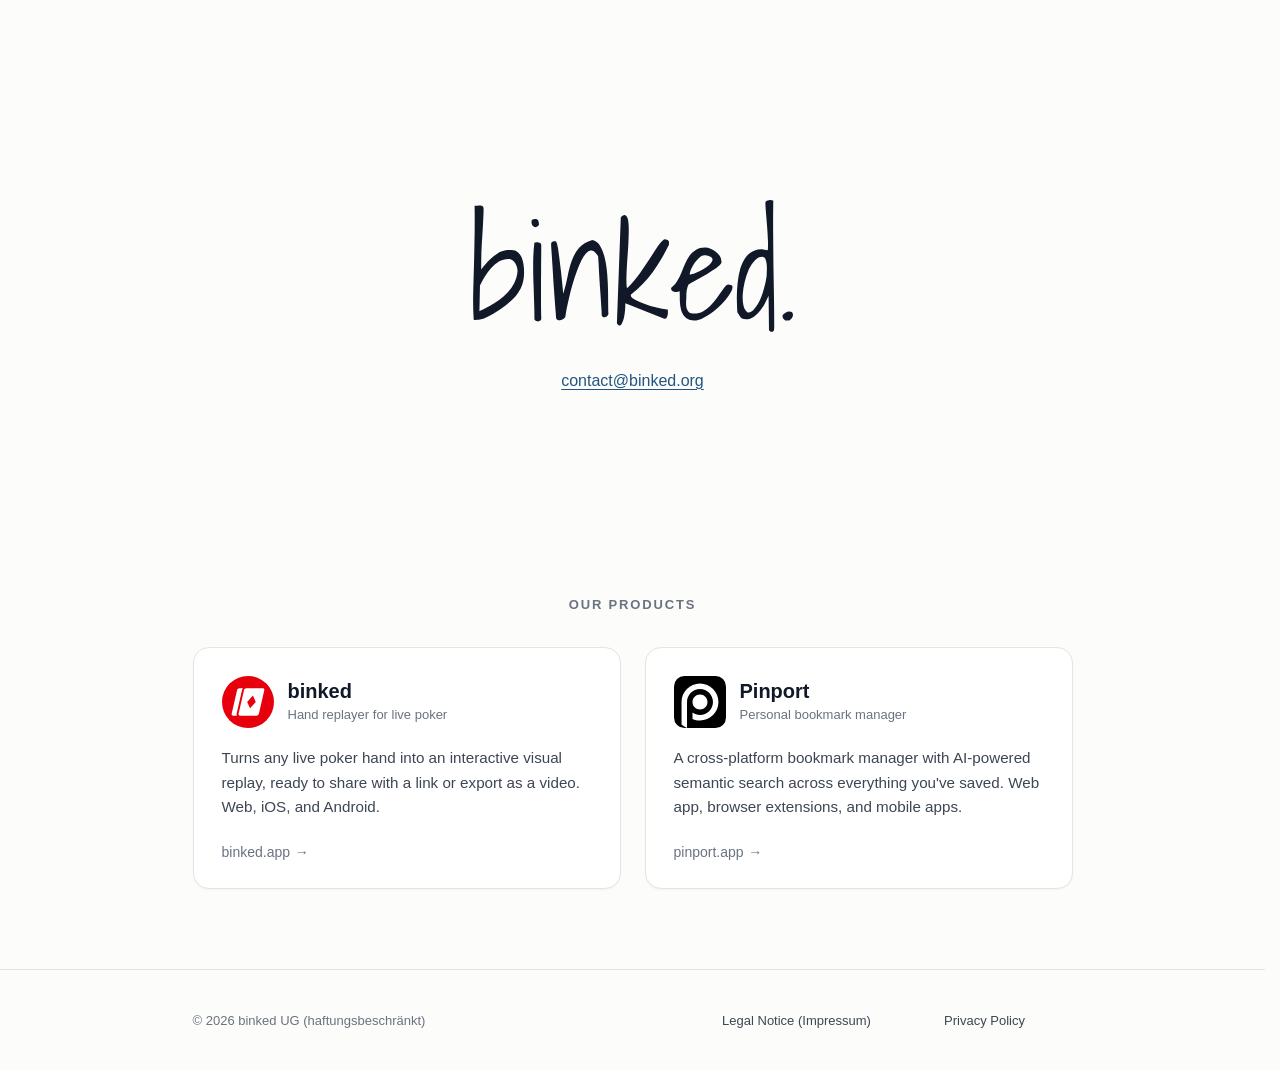
==== commit b336409c: "Remove product stats section from product cards for a cleaner layout" ====
--- a/index.html
+++ b/index.html
@@ -32,11 +32,6 @@
           </div>
         </div>
         <p class="product-desc">Turns any live poker hand into an interactive visual replay, ready to share with a link or export as a video. Web, iOS, and Android.</p>
-        <dl class="product-stats">
-          <div class="product-stat"><dt>Started</dt><dd>2025</dd></div>
-          <div class="product-stat"><dt>Signups</dt><dd>100+</dd></div>
-          <div class="product-stat"><dt>Replays created</dt><dd>1,000+</dd></div>
-        </dl>
         <span class="product-domain">binked.app<span class="arrow" aria-hidden="true">&rarr;</span></span>
       </a>
       <a class="product-card" href="https://pinport.app" target="_blank" rel="noopener">
@@ -48,11 +43,6 @@
           </div>
         </div>
         <p class="product-desc">A cross-platform bookmark manager with AI-powered semantic search across everything you've saved. Web app, browser extensions, and mobile apps.</p>
-        <dl class="product-stats">
-          <div class="product-stat"><dt>Started</dt><dd>2023</dd></div>
-          <div class="product-stat"><dt>Signups</dt><dd>2,800+</dd></div>
-          <div class="product-stat"><dt>Daily active</dt><dd>~50</dd></div>
-        </dl>
         <span class="product-domain">pinport.app<span class="arrow" aria-hidden="true">&rarr;</span></span>
       </a>
     </div>
--- a/styles.css
+++ b/styles.css
@@ -150,45 +150,9 @@
 .product-desc {
   font-size: 0.95rem;
   line-height: 1.6;
-  /* Pushes stats and link to the bottom so they line up across cards. */
+  /* Pushes the link to the bottom so it lines up across cards. */
   margin-bottom: auto;
   padding-bottom: 1.375rem;
-}
-
-.product-stats {
-  display: flex;
-  gap: clamp(1.25rem, 3vw, 2rem);
-  padding: 1rem 0;
-  border-top: 1px solid var(--rule);
-  border-bottom: 1px solid var(--rule);
-  margin-bottom: 1.125rem;
-}
-
-.product-stat {
-  display: flex;
-  flex-direction: column;
-  gap: 0.125rem;
-  min-width: 0;
-}
-
-.product-stat dd {
-  order: 1;
-  font-size: 1.375rem;
-  font-weight: 600;
-  font-variant-numeric: tabular-nums;
-  line-height: 1.2;
-  color: var(--ink);
-  white-space: nowrap;
-}
-
-.product-stat dt {
-  order: 2;
-  font-size: 0.6875rem;
-  font-weight: 600;
-  letter-spacing: 0.12em;
-  text-transform: uppercase;
-  color: var(--muted);
-  line-height: 1.4;
 }
 
 .product-domain {
